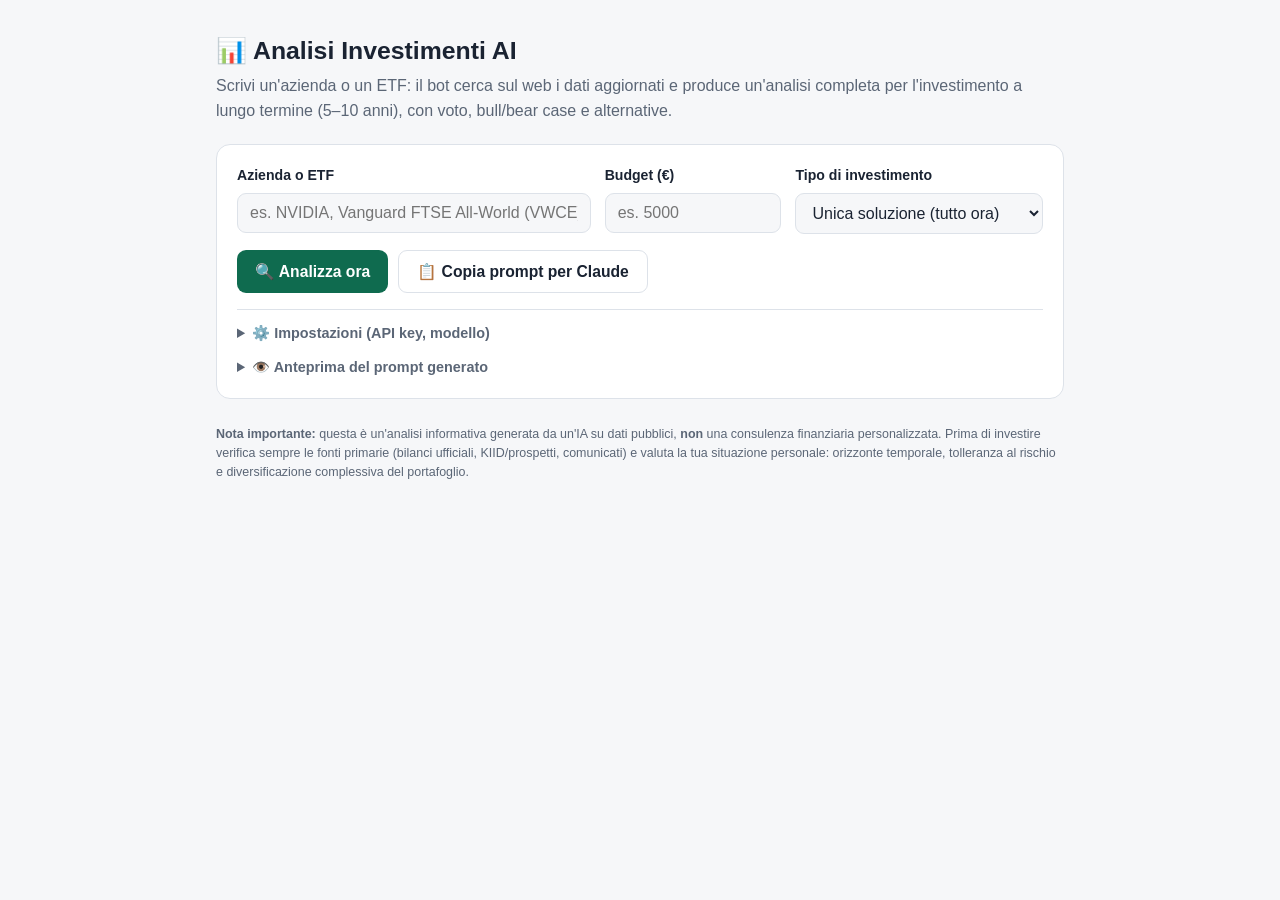
==== index.html @ 81ff108a "Add single-page AI investment analysis site index.html is a self-contained web app: enter a company/" ====
<!DOCTYPE html>
<html lang="it">
<head>
<meta charset="UTF-8">
<meta name="viewport" content="width=device-width, initial-scale=1.0">
<title>Analisi Investimenti AI — Azienda / ETF</title>
<style>
  :root{
    --bg:#f6f7f9; --card:#ffffff; --fg:#1a2332; --muted:#5b6676;
    --border:#dde2e9; --accent:#0f6b4f; --accent-fg:#ffffff; --accent-soft:#e7f3ee;
    --danger:#b3372f; --danger-soft:#fbeae8; --code:#eef1f5;
  }
  @media (prefers-color-scheme: dark){
    :root{
      --bg:#12161d; --card:#1a2029; --fg:#e6eaf0; --muted:#98a3b3;
      --border:#2c3542; --accent:#3ecf9a; --accent-fg:#0c1a14; --accent-soft:#1b2f27;
      --danger:#f28b82; --danger-soft:#3a2321; --code:#232b36;
    }
  }
  *{box-sizing:border-box}
  body{margin:0;background:var(--bg);color:var(--fg);
    font:16px/1.55 -apple-system,BlinkMacSystemFont,"Segoe UI",Roboto,"Helvetica Neue",Arial,sans-serif;}
  .wrap{max-width:880px;margin:0 auto;padding:24px 16px 64px}
  header h1{font-size:1.55rem;margin:8px 0 4px}
  header p{color:var(--muted);margin:0 0 20px}
  .card{background:var(--card);border:1px solid var(--border);border-radius:14px;padding:20px;margin-bottom:18px}
  label{display:block;font-weight:600;font-size:.88rem;margin-bottom:6px}
  input[type=text],input[type=number],input[type=password],select{
    width:100%;padding:10px 12px;border:1px solid var(--border);border-radius:9px;
    background:var(--bg);color:var(--fg);font-size:1rem}
  input:focus,select:focus{outline:2px solid var(--accent);outline-offset:1px;border-color:transparent}
  .grid{display:grid;grid-template-columns:2fr 1fr 1.4fr;gap:14px}
  @media(max-width:640px){.grid{grid-template-columns:1fr}}
  .btns{display:flex;flex-wrap:wrap;gap:10px;margin-top:16px}
  button{border:0;border-radius:9px;padding:11px 18px;font-size:.98rem;font-weight:600;cursor:pointer}
  button:disabled{opacity:.55;cursor:not-allowed}
  .primary{background:var(--accent);color:var(--accent-fg)}
  .secondary{background:transparent;color:var(--fg);border:1px solid var(--border)}
  .danger{background:var(--danger-soft);color:var(--danger)}
  details.settings{margin-top:16px;border-top:1px solid var(--border);padding-top:12px}
  details summary{cursor:pointer;font-weight:600;color:var(--muted);font-size:.9rem}
  details[open] summary{margin-bottom:12px}
  .settings-grid{display:grid;grid-template-columns:1fr 1fr;gap:14px}
  @media(max-width:640px){.settings-grid{grid-template-columns:1fr}}
  .hint{font-size:.8rem;color:var(--muted);margin-top:5px}
  .hint a{color:var(--accent)}
  #statusBar{display:none;align-items:center;gap:10px;font-size:.92rem;color:var(--muted);margin-bottom:10px}
  #statusBar.on{display:flex}
  .spinner{width:15px;height:15px;border:2.5px solid var(--border);border-top-color:var(--accent);
    border-radius:50%;animation:spin .8s linear infinite;flex:none}
  @keyframes spin{to{transform:rotate(360deg)}}
  #searchLog{list-style:none;padding:0;margin:0 0 12px;font-size:.85rem;color:var(--muted)}
  #searchLog li{padding:2px 0}
  #errorBox{display:none;background:var(--danger-soft);color:var(--danger);
    border-radius:9px;padding:12px 14px;font-size:.92rem;margin-bottom:12px}
  #usageBar{display:none;font-size:.83rem;color:var(--muted);border-top:1px solid var(--border);
    margin-top:16px;padding-top:12px}
  /* output markdown */
  #output{overflow-wrap:break-word}
  #output h1,#output h2{font-size:1.2rem;border-bottom:1px solid var(--border);padding-bottom:6px;margin:26px 0 10px}
  #output h3,#output h4{font-size:1.03rem;margin:20px 0 8px}
  #output p{margin:9px 0}
  #output ul,#output ol{margin:8px 0;padding-left:24px}
  #output li{margin:4px 0}
  #output code{background:var(--code);border-radius:5px;padding:1px 5px;font-size:.88em}
  #output pre{background:var(--code);border-radius:9px;padding:12px;overflow-x:auto}
  #output pre code{background:none;padding:0}
  #output blockquote{border-left:3px solid var(--accent);margin:10px 0;padding:2px 14px;color:var(--muted)}
  #output hr{border:0;border-top:1px solid var(--border);margin:20px 0}
  .tablewrap{overflow-x:auto}
  #output table{border-collapse:collapse;width:100%;margin:10px 0;font-size:.93rem}
  #output th,#output td{border:1px solid var(--border);padding:7px 10px;text-align:left}
  #output th{background:var(--code)}
  #resultActions{display:none;gap:10px;flex-wrap:wrap;margin-top:14px}
  /* storico */
  #history{list-style:none;margin:0;padding:0}
  #history li{display:flex;align-items:center;gap:10px;padding:9px 4px;border-bottom:1px solid var(--border);font-size:.92rem}
  #history li:last-child{border-bottom:0}
  #history .load{flex:1;text-align:left;background:none;border:0;color:var(--fg);padding:0;font-weight:500;cursor:pointer}
  #history .load:hover{color:var(--accent)}
  #history .meta{color:var(--muted);font-size:.8rem;white-space:nowrap}
  #history .del{background:none;border:0;color:var(--muted);font-size:1rem;padding:2px 6px;cursor:pointer}
  #history .del:hover{color:var(--danger)}
  #promptPreview{white-space:pre-wrap;background:var(--code);border-radius:9px;padding:12px;
    font-size:.8rem;max-height:300px;overflow:auto}
  footer{font-size:.78rem;color:var(--muted);margin-top:26px;line-height:1.5}
  #toast{position:fixed;bottom:22px;left:50%;transform:translateX(-50%);background:var(--fg);color:var(--bg);
    padding:10px 18px;border-radius:9px;font-size:.9rem;opacity:0;pointer-events:none;transition:opacity .25s;z-index:9}
  #toast.show{opacity:1}
</style>
</head>
<body>
<div class="wrap">

  <header>
    <h1>📊 Analisi Investimenti AI</h1>
    <p>Scrivi un'azienda o un ETF: il bot cerca sul web i dati aggiornati e produce un'analisi completa
       per l'investimento a lungo termine (5–10 anni), con voto, bull/bear case e alternative.</p>
  </header>

  <section class="card">
    <div class="grid">
      <div>
        <label for="asset">Azienda o ETF</label>
        <input type="text" id="asset" placeholder="es. NVIDIA, Vanguard FTSE All-World (VWCE)…" autocomplete="off">
      </div>
      <div>
        <label for="budget">Budget (€)</label>
        <input type="number" id="budget" min="1" step="any" placeholder="es. 5000">
      </div>
      <div>
        <label for="tipo">Tipo di investimento</label>
        <select id="tipo">
          <option value="unica">Unica soluzione (tutto ora)</option>
          <option value="pac">PAC — cifra mensile ricorrente</option>
        </select>
      </div>
    </div>

    <div class="btns">
      <button class="primary" id="analyzeBtn">🔍 Analizza ora</button>
      <button class="secondary" id="copyPromptBtn" title="Genera il prompt da incollare su claude.ai">📋 Copia prompt per Claude</button>
      <button class="danger" id="cancelBtn" style="display:none">✋ Annulla</button>
    </div>

    <details class="settings" id="settingsBox">
      <summary>⚙️ Impostazioni (API key, modello)</summary>
      <div class="settings-grid">
        <div>
          <label for="apiKey">API key Anthropic</label>
          <input type="password" id="apiKey" placeholder="sk-ant-…" autocomplete="off">
          <p class="hint">Serve per l'analisi automatica. La chiave resta <strong>solo nel tuo browser</strong> e
             viene inviata unicamente ad Anthropic. <a href="https://console.anthropic.com/settings/keys" target="_blank" rel="noopener">Crea una API key qui</a>.
             Senza chiave puoi comunque usare «Copia prompt».</p>
        </div>
        <div>
          <label for="model">Modello</label>
          <select id="model">
            <option value="claude-opus-4-8">Claude Opus 4.8 — qualità massima</option>
            <option value="claude-sonnet-5">Claude Sonnet 5 — più economico</option>
          </select>
          <label for="maxSearches" style="margin-top:12px">Ricerche web max per analisi</label>
          <select id="maxSearches">
            <option value="4">4 — veloce</option>
            <option value="6" selected>6 — consigliato</option>
            <option value="8">8 — approfondito</option>
          </select>
        </div>
      </div>
    </details>

    <details style="margin-top:12px">
      <summary style="cursor:pointer;font-weight:600;color:var(--muted);font-size:.9rem" id="previewToggle">👁️ Anteprima del prompt generato</summary>
      <pre id="promptPreview" style="margin-top:10px"></pre>
    </details>
  </section>

  <section class="card" id="resultCard" style="display:none">
    <div id="statusBar"><span class="spinner"></span><span id="statusText">Preparazione…</span></div>
    <ul id="searchLog"></ul>
    <div id="errorBox"></div>
    <div id="output"></div>
    <div id="resultActions" class="btns">
      <button class="secondary" id="copyMdBtn">📋 Copia analisi</button>
      <button class="secondary" id="downloadBtn">💾 Scarica .md</button>
    </div>
    <div id="usageBar"></div>
  </section>

  <section class="card" id="historyCard" style="display:none">
    <label style="margin-bottom:10px">🕘 Analisi recenti (salvate in questo browser)</label>
    <ul id="history"></ul>
  </section>

  <footer>
    <strong>Nota importante:</strong> questa è un'analisi informativa generata da un'IA su dati pubblici,
    <strong>non</strong> una consulenza finanziaria personalizzata. Prima di investire verifica sempre le fonti primarie
    (bilanci ufficiali, KIID/prospetti, comunicati) e valuta la tua situazione personale: orizzonte temporale,
    tolleranza al rischio e diversificazione complessiva del portafoglio.
  </footer>
</div>

<div id="toast"></div>

<script>
"use strict";
/* ---------- riferimenti DOM ---------- */
const $ = id => document.getElementById(id);
const assetEl=$("asset"), budgetEl=$("budget"), tipoEl=$("tipo"),
      apiKeyEl=$("apiKey"), modelEl=$("model"), maxSearchesEl=$("maxSearches"),
      analyzeBtn=$("analyzeBtn"), copyPromptBtn=$("copyPromptBtn"), cancelBtn=$("cancelBtn"),
      resultCard=$("resultCard"), statusBar=$("statusBar"), statusText=$("statusText"),
      searchLog=$("searchLog"), errorBox=$("errorBox"), output=$("output"),
      resultActions=$("resultActions"), usageBar=$("usageBar"),
      historyCard=$("historyCard"), historyEl=$("history"),
      promptPreview=$("promptPreview"), toastEl=$("toast");

const PRICING = { // USD per milione di token + ricerche web $10/1000
  "claude-opus-4-8":{input:5, output:25, label:"Opus 4.8"},
  "claude-sonnet-5":{input:3, output:15, label:"Sonnet 5"}
};
const HISTORY_KEY="analisi_history_v1", MAX_HISTORY=12;

/* ---------- utilità ---------- */
function esc(s){return s.replace(/&/g,"&amp;").replace(/</g,"&lt;").replace(/>/g,"&gt;");}
function toast(msg){toastEl.textContent=msg;toastEl.classList.add("show");
  clearTimeout(toastEl._t);toastEl._t=setTimeout(()=>toastEl.classList.remove("show"),2600);}
function fmtNum(n){return new Intl.NumberFormat("it-IT").format(n);}
function todayIt(){return new Date().toLocaleDateString("it-IT",{day:"numeric",month:"long",year:"numeric"});}
async function copyText(t){
  try{await navigator.clipboard.writeText(t);return true;}
  catch(e){
    const ta=document.createElement("textarea");ta.value=t;ta.style.position="fixed";ta.style.opacity="0";
    document.body.appendChild(ta);ta.select();
    let ok=false;try{ok=document.execCommand("copy");}catch(_){}
    ta.remove();return ok;
  }
}

/* ---------- costruzione del prompt ---------- */
function buildPrompt(){
  const asset=assetEl.value.trim();
  const budgetRaw=parseFloat(budgetEl.value);
  const budget=isFinite(budgetRaw)&&budgetRaw>0?fmtNum(budgetRaw):"";
  const pac=tipoEl.value==="pac";
  const budgetLine=pac
    ? budget+"€ al mese (cifra ricorrente, piano di accumulo PAC)"
    : budget+"€ (intero capitale disponibile da investire ora, in un'unica soluzione o gradualmente)";
  return `Sei un analista finanziario indipendente. Devo valutare se investire A LUNGO TERMINE (orizzonte 5-10 anni) in: **${asset}**.

Il mio budget disponibile per questo investimento è: **${budgetLine}**.

Prima di rispondere, cerca sul web informazioni AGGIORNATE A OGGI (${todayIt()}) su:
1. Dati fondamentali dell'azienda/ETF (ricavi, utili, crescita, debito, margini, valutazione P/E o P/S rispetto ai competitor e alla media storica)
2. Notizie macroeconomiche recenti rilevanti (tassi d'interesse, inflazione, politiche monetarie, geopolitica) che possono impattare il settore
3. Trend specifici del settore in cui opera (domanda, regolamentazione, tecnologia, competizione)
4. Notizie recenti specifiche sull'azienda/ETF (ultimi risultati trimestrali, guidance, eventi rilevanti)
5. Se è un ETF: TER (costo annuo), tipo di replica (fisica/sintetica), paese di domiciliazione (rilevante per fiscalità italiana), concentrazione nelle prime 10 holding, AUM (patrimonio gestito — sotto certe soglie c'è rischio chiusura del fondo)

Poi fornisci l'analisi in questo formato esatto, iniziando con la riga "Analisi basata su dati disponibili fino al ${todayIt()}":

## 1. Punteggio finale
**Voto: X/100** (dove 100 = investimento a lungo termine ottimo, 1 = da evitare)

Mostra anche il dettaglio dei pesi usati per calcolarlo:
- Fondamentali (30%): X/100
- Valutazione attuale (25%): X/100
- Rischio macro/settoriale (25%): X/100
- Momentum e vantaggio competitivo (20%): X/100

**Livello di confidenza del voto**: Alto / Medio / Basso (in base a quanti dati affidabili hai trovato)

## 2. Bull case (perché potrebbe andare bene)
3-4 punti diretti sui motivi per cui questo investimento potrebbe performare bene nel lungo periodo.

## 3. Bear case (perché potrebbe andare male)
3-4 punti diretti su rischi concreti, red flag, o motivi di cautela.

## 4. Peso consigliato nel portafoglio
In base al voto, al livello di rischio implicito e al budget indicato, suggerisci:
- Che percentuale del budget indicato avrebbe senso allocare a questo singolo asset (in un portafoglio diversificato, non "tutto qui")
- L'importo indicativo in euro corrispondente
- Se ha senso investire in un'unica soluzione o gradualmente (PAC/DCA) vista la situazione attuale di mercato
- Un'avvertenza chiara se il budget indicato è troppo concentrato su un singolo titolo/settore rispetto a una diversificazione sana

## 5. Confronto rapido con 3 alternative dello stesso settore
Identifica le 3 aziende/ETF più simili o comparabili a ${asset} nello stesso settore/tema, e per ciascuna dai SOLO:
- Nome
- Voto/100
- Una riga di motivazione (max 20 parole)

## 6. Fonti principali usate
Elenca 2-4 fonti concrete su cui ti sei basato (es. ultimo bilancio/10-Q, articolo di settore, dato macro specifico), con data.

## 7. Sintesi finale
2-3 righe con la tua raccomandazione netta: che senso ha investirci oggi, con quel budget, rispetto alle alternative individuate.

**Nota importante**: chiudi ricordando che questa è un'analisi informativa basata su dati pubblici, non una consulenza finanziaria personalizzata.`;
}

const SYSTEM_PROMPT = "Sei un analista finanziario indipendente, rigoroso e diretto. Rispondi sempre in italiano. "+
  "Usa lo strumento di ricerca web per raccogliere dati aggiornati PRIMA di formulare l'analisi. "+
  "Formatta la risposta in Markdown seguendo esattamente la struttura numerata richiesta dall'utente, senza aggiungere sezioni. "+
  "Sii concreto: numeri, date e fonti al posto di frasi generiche.";

/* ---------- mini renderer Markdown ---------- */
function renderInline(s){
  return s
    .replace(/`([^`]+)`/g,"<code>$1</code>")
    .replace(/\*\*([^*]+)\*\*/g,"<strong>$1</strong>")
    .replace(/\*([^*\n]+)\*/g,"<em>$1</em>")
    .replace(/\[([^\]]+)\]\((https?:[^)\s]+)\)/g,'<a href="$2" target="_blank" rel="noopener">$1</a>');
}
function mdToHtml(src){
  const lines=src.split(/\r?\n/); const out=[];
  let i=0, list=null, para=[], inCode=false, code=[];
  const flushPara=()=>{if(para.length){out.push("<p>"+para.map(renderInline).join("<br>")+"</p>");para=[];}};
  const flushList=()=>{if(list){out.push("</"+list+">");list=null;}};
  while(i<lines.length){
    const raw=lines[i], line=esc(raw);
    if(/^```/.test(raw)){ flushPara();flushList();
      if(inCode){out.push("<pre><code>"+code.join("\n")+"</code></pre>");code=[];inCode=false;}
      else inCode=true; i++; continue;}
    if(inCode){code.push(line);i++;continue;}
    // tabella
    if(/^\s*\|.*\|/.test(raw) && i+1<lines.length && /^\s*\|?[\s:|-]+\|?\s*$/.test(lines[i+1]) && lines[i+1].includes("-")){
      flushPara();flushList();
      const rows=[]; let j=i;
      while(j<lines.length && /^\s*\|.*\|/.test(lines[j])){rows.push(lines[j]);j++;}
      const cells=r=>r.trim().replace(/^\|/,"").replace(/\|$/,"").split("|").map(c=>renderInline(esc(c.trim())));
      let html='<div class="tablewrap"><table><thead><tr>';
      html+=cells(rows[0]).map(c=>"<th>"+c+"</th>").join("")+"</tr></thead><tbody>";
      for(let k=2;k<rows.length;k++) html+="<tr>"+cells(rows[k]).map(c=>"<td>"+c+"</td>").join("")+"</tr>";
      html+="</tbody></table></div>"; out.push(html); i=j; continue;}
    let m;
    if((m=raw.match(/^(#{1,4})\s+(.*)$/))){flushPara();flushList();
      const lvl=Math.min(m[1].length+1,4); // # -> h2 per gerarchia visiva
      out.push("<h"+lvl+">"+renderInline(esc(m[2]))+"</h"+lvl+">");i++;continue;}
    if(/^\s*(-{3,}|\*{3,})\s*$/.test(raw)){flushPara();flushList();out.push("<hr>");i++;continue;}
    if((m=raw.match(/^\s*[-*]\s+(.*)$/))){flushPara();
      if(list!=="ul"){flushList();out.push("<ul>");list="ul";}
      out.push("<li>"+renderInline(esc(m[1]))+"</li>");i++;continue;}
    if((m=raw.match(/^\s*\d+[.)]\s+(.*)$/))){flushPara();
      if(list!=="ol"){flushList();out.push("<ol>");list="ol";}
      out.push("<li>"+renderInline(esc(m[1]))+"</li>");i++;continue;}
    if((m=raw.match(/^>\s?(.*)$/))){flushPara();flushList();
      out.push("<blockquote><p>"+renderInline(esc(m[1]))+"</p></blockquote>");i++;continue;}
    if(raw.trim()===""){flushPara();flushList();i++;continue;}
    para.push(line);i++;
  }
  if(inCode&&code.length)out.push("<pre><code>"+code.join("\n")+"</code></pre>");
  flushPara();flushList();
  return out.join("\n");
}

/* ---------- chiamata API con streaming ---------- */
let controller=null;

function setStatus(txt){statusText.textContent=txt;}
function logSearch(q){const li=document.createElement("li");li.textContent="🔎 "+q;searchLog.appendChild(li);}

async function streamOnce(payload, key, onText, onSearchQuery, onThinking){
  const res=await fetch("https://api.anthropic.com/v1/messages",{
    method:"POST",
    signal:controller.signal,
    headers:{
      "content-type":"application/json",
      "x-api-key":key,
      "anthropic-version":"2023-06-01",
      "anthropic-dangerous-direct-browser-access":"true"
    },
    body:JSON.stringify(payload)
  });
  if(!res.ok){
    let msg="Errore HTTP "+res.status;
    try{const j=await res.json();if(j.error&&j.error.message)msg=j.error.message;
        if(j.error&&j.error.type)msg="["+j.error.type+"] "+msg;}catch(_){}
    const err=new Error(msg);err.status=res.status;throw err;
  }
  const reader=res.body.getReader(), dec=new TextDecoder();
  let buf="", blocks=[], stopReason=null, usage={input:0,output:0,searches:0};
  const handleEvent=(data)=>{
    let ev;try{ev=JSON.parse(data);}catch(_){return;}
    switch(ev.type){
      case "message_start":
        if(ev.message&&ev.message.usage){
          usage.input+=ev.message.usage.input_tokens||0;
          const st=ev.message.usage.server_tool_use;
          if(st&&st.web_search_requests)usage.searches=Math.max(usage.searches,st.web_search_requests);
        }
        break;
      case "content_block_start":{
        const b=JSON.parse(JSON.stringify(ev.content_block));
        blocks[ev.index]=b;
        if(b.type==="thinking")onThinking();
        if(b.type==="server_tool_use")setStatus("Cerco sul web…");
        if(b.type==="web_search_tool_result")setStatus("Leggo i risultati…");
        if(b.type==="text")setStatus("Scrivo l'analisi…");
        break;}
      case "content_block_delta":{
        const b=blocks[ev.index];if(!b)break;const d=ev.delta;
        if(d.type==="text_delta"){b.text=(b.text||"")+d.text;onText(d.text);}
        else if(d.type==="thinking_delta"){b.thinking=(b.thinking||"")+d.thinking;}
        else if(d.type==="input_json_delta"){b._partial=(b._partial||"")+d.partial_json;}
        else if(d.type==="signature_delta"){b.signature=(b.signature||"")+d.signature;}
        else if(d.type==="citations_delta"){(b.citations=b.citations||[]).push(d.citation);}
        break;}
      case "content_block_stop":{
        const b=blocks[ev.index];if(!b)break;
        if(b._partial!==undefined){try{b.input=JSON.parse(b._partial||"{}");}catch(_){ }delete b._partial;}
        if(b.type==="server_tool_use"&&b.name==="web_search"&&b.input&&b.input.query)onSearchQuery(b.input.query);
        break;}
      case "message_delta":
        if(ev.delta&&ev.delta.stop_reason)stopReason=ev.delta.stop_reason;
        if(ev.usage){
          if(ev.usage.output_tokens)usage.output=ev.usage.output_tokens;
          const st=ev.usage.server_tool_use;
          if(st&&st.web_search_requests)usage.searches=Math.max(usage.searches,st.web_search_requests);
        }
        break;
      case "error":{
        const e=ev.error||{};const err=new Error("["+(e.type||"errore")+"] "+(e.message||"errore dal server"));
        throw err;}
    }
  };
  while(true){
    const {done,value}=await reader.read();
    if(done)break;
    buf+=dec.decode(value,{stream:true});
    let idx;
    while((idx=buf.indexOf("\n\n"))>=0){
      const chunk=buf.slice(0,idx);buf=buf.slice(idx+2);
      for(const l of chunk.split("\n"))
        if(l.startsWith("data:"))handleEvent(l.slice(5).trim());
    }
  }
  // se il conteggio ricerche non è arrivato in usage, contiamo i blocchi
  if(!usage.searches)usage.searches=blocks.filter(b=>b&&b.type==="server_tool_use"&&b.name==="web_search").length;
  return {blocks:blocks.filter(Boolean),stopReason,usage};
}

async function analizza(){
  const asset=assetEl.value.trim();
  const budget=parseFloat(budgetEl.value);
  if(!asset){toast("Inserisci il nome dell'azienda o dell'ETF");assetEl.focus();return;}
  if(!isFinite(budget)||budget<=0){toast("Inserisci il budget in euro");budgetEl.focus();return;}
  const key=apiKeyEl.value.trim();
  if(!key){
    $("settingsBox").open=true;apiKeyEl.focus();
    showError("Per l'analisi automatica serve una API key di Anthropic (impostazioni qui sopra). "+
      "In alternativa usa «Copia prompt per Claude» e incollalo su claude.ai con la ricerca web attiva.");
    resultCard.style.display="block";return;
  }
  saveSettings();

  // reset UI
  controller=new AbortController();
  resultCard.style.display="block";
  errorBox.style.display="none";errorBox.textContent="";
  output.innerHTML="";searchLog.innerHTML="";
  resultActions.style.display="none";usageBar.style.display="none";
  statusBar.classList.add("on");setStatus("Invio la richiesta…");
  analyzeBtn.disabled=true;copyPromptBtn.disabled=true;cancelBtn.style.display="inline-block";
  resultCard.scrollIntoView({behavior:"smooth",block:"start"});

  const model=modelEl.value;
  const messages=[{role:"user",content:buildPrompt()}];
  const basePayload=()=>({
    model,
    max_tokens:16000,
    stream:true,
    system:SYSTEM_PROMPT,
    thinking:{type:"adaptive"},
    tools:[{type:"web_search_20260209",name:"web_search",max_uses:parseInt(maxSearchesEl.value,10)||6}],
    messages
  });

  let fullText="", renderQueued=false;
  const renderNow=()=>{output.innerHTML=mdToHtml(fullText);fullTextRef.value=fullText;};
  const onText=t=>{fullText+=t;
    if(!renderQueued){renderQueued=true;setTimeout(()=>{renderQueued=false;renderNow();},180);}};
  const totalUsage={input:0,output:0,searches:0};

  try{
    let rounds=0;
    while(true){
      const r=await streamOnce(basePayload(),key,onText,logSearch,()=>setStatus("Sto ragionando…"));
      totalUsage.input+=r.usage.input;totalUsage.output+=r.usage.output;totalUsage.searches+=r.usage.searches;
      if(r.stopReason==="pause_turn"&&rounds<3){
        rounds++;messages.push({role:"assistant",content:r.blocks});
        setStatus("Continuo l'analisi…");continue;
      }
      if(r.stopReason==="max_tokens")toast("Nota: risposta troncata per limite di lunghezza");
      break;
    }
    renderNow();
    statusBar.classList.remove("on");
    if(!fullText.trim()){showError("Il modello non ha prodotto testo (possibile rifiuto della richiesta). Riprova.");}
    else{
      resultActions.style.display="flex";
      showUsage(model,totalUsage);
      saveHistory({date:new Date().toISOString(),asset,budget,tipo:tipoEl.value,model,markdown:fullText,usage:totalUsage});
    }
  }catch(e){
    renderNow();statusBar.classList.remove("on");
    if(e.name==="AbortError"){showError("Analisi annullata."+(fullText?" Qui sotto la parte generata finora.":""));}
    else showError(friendlyError(e));
    if(fullText.trim())resultActions.style.display="flex";
  }finally{
    analyzeBtn.disabled=false;copyPromptBtn.disabled=false;cancelBtn.style.display="none";controller=null;
  }
}

function friendlyError(e){
  const s=e.status, m=e.message||"";
  if(s===401)return "API key non valida o revocata. Controlla la chiave nelle impostazioni.";
  if(s===403)return "La API key non ha i permessi necessari. "+m;
  if(s===429)return "Troppe richieste (rate limit). Aspetta qualche minuto e riprova.";
  if(s===529||/overloaded/i.test(m))return "I server di Anthropic sono momentaneamente sovraccarichi. Riprova tra poco.";
  if(/credit/i.test(m))return "Credito esaurito sull'account Anthropic: ricarica su console.anthropic.com. — "+m;
  if(s>=500)return "Errore temporaneo del server ("+s+"). Riprova tra poco.";
  if(e instanceof TypeError&&/fetch|network/i.test(m))return "Errore di rete: controlla la connessione (o eventuali estensioni/adblock che bloccano api.anthropic.com).";
  return m||"Errore imprevisto.";
}
function showError(msg){errorBox.textContent="⚠️ "+msg;errorBox.style.display="block";}
function showUsage(model,u){
  const p=PRICING[model]||PRICING["claude-opus-4-8"];
  const cost=u.input/1e6*p.input+u.output/1e6*p.output+u.searches*0.01;
  usageBar.innerHTML="✅ Analisi completata · Modello: "+p.label+
    " · Token: "+fmtNum(u.input)+" in / "+fmtNum(u.output)+" out · Ricerche web: "+u.searches+
    " · Costo stimato: ~$"+cost.toFixed(2);
  usageBar.style.display="block";
}

/* ---------- storico ---------- */
function loadHistoryArr(){try{return JSON.parse(localStorage.getItem(HISTORY_KEY))||[];}catch(_){return [];}}
function saveHistory(item){
  const arr=loadHistoryArr();arr.unshift(item);
  while(arr.length>MAX_HISTORY)arr.pop();
  try{localStorage.setItem(HISTORY_KEY,JSON.stringify(arr));}catch(_){/* quota piena: ignora */}
  renderHistory();
}
function renderHistory(){
  const arr=loadHistoryArr();
  historyCard.style.display=arr.length?"block":"none";
  historyEl.innerHTML="";
  arr.forEach((it,i)=>{
    const li=document.createElement("li");
    const load=document.createElement("button");load.className="load";
    load.textContent=it.asset+" — "+fmtNum(it.budget)+"€"+(it.tipo==="pac"?"/mese":"");
    load.addEventListener("click",()=>{
      resultCard.style.display="block";errorBox.style.display="none";
      statusBar.classList.remove("on");searchLog.innerHTML="";
      output.innerHTML=mdToHtml(it.markdown);
      resultActions.style.display="flex";
      if(it.usage)showUsage(it.model,it.usage);
      fullTextRef.value=it.markdown;
      resultCard.scrollIntoView({behavior:"smooth"});
    });
    const meta=document.createElement("span");meta.className="meta";
    meta.textContent=new Date(it.date).toLocaleDateString("it-IT");
    const del=document.createElement("button");del.className="del";del.textContent="✕";
    del.title="Elimina";del.addEventListener("click",()=>{
      const arr2=loadHistoryArr();arr2.splice(i,1);
      localStorage.setItem(HISTORY_KEY,JSON.stringify(arr2));renderHistory();});
    li.append(load,meta,del);historyEl.appendChild(li);
  });
}
const fullTextRef={value:""}; // testo correntemente mostrato, per copia/download

/* ---------- azioni ---------- */
analyzeBtn.addEventListener("click",analizza);
cancelBtn.addEventListener("click",()=>{if(controller)controller.abort();});
copyPromptBtn.addEventListener("click",async()=>{
  const asset=assetEl.value.trim();
  if(!asset){toast("Inserisci prima il nome dell'azienda o dell'ETF");assetEl.focus();return;}
  if(!(parseFloat(budgetEl.value)>0)){toast("Inserisci prima il budget");budgetEl.focus();return;}
  const p=buildPrompt();promptPreview.textContent=p;
  const ok=await copyText(p);
  toast(ok?"Prompt copiato! Incollalo su claude.ai con la ricerca web attiva.":"Copia non riuscita: usa l'anteprima qui sotto.");
});
function refreshPreview(){
  const box=$("previewToggle").parentElement;
  if(!box.open)return;
  promptPreview.textContent=assetEl.value.trim()?buildPrompt():"Compila i campi qui sopra per vedere il prompt.";
}
$("previewToggle").parentElement.addEventListener("toggle",refreshPreview);
for(const el of [assetEl,budgetEl,tipoEl]){
  el.addEventListener("input",refreshPreview);
  el.addEventListener("change",refreshPreview);
}
$("copyMdBtn").addEventListener("click",async()=>{
  const t=fullTextRef.value||output.innerText;
  toast(await copyText(t)?"Analisi copiata negli appunti":"Copia non riuscita");
});
$("downloadBtn").addEventListener("click",()=>{
  const t=fullTextRef.value||output.innerText;
  const name="analisi-"+(assetEl.value.trim()||"asset").toLowerCase().replace(/[^a-z0-9]+/g,"-").replace(/^-|-$/g,"")+".md";
  const a=document.createElement("a");
  a.href=URL.createObjectURL(new Blob([t],{type:"text/markdown"}));
  a.download=name;a.click();URL.revokeObjectURL(a.href);
});

/* ---------- impostazioni persistenti ---------- */
function saveSettings(){
  try{
    localStorage.setItem("anthropic_api_key",apiKeyEl.value.trim());
    localStorage.setItem("analisi_model",modelEl.value);
    localStorage.setItem("analisi_max_searches",maxSearchesEl.value);
  }catch(_){}
}
function loadSettings(){
  try{
    apiKeyEl.value=localStorage.getItem("anthropic_api_key")||"";
    const m=localStorage.getItem("analisi_model");if(m&&PRICING[m])modelEl.value=m;
    const s=localStorage.getItem("analisi_max_searches");if(s)maxSearchesEl.value=s;
  }catch(_){}
}
apiKeyEl.addEventListener("change",saveSettings);
modelEl.addEventListener("change",saveSettings);
maxSearchesEl.addEventListener("change",saveSettings);

/* ---------- init ---------- */
loadSettings();
renderHistory();
document.body.dataset.jsReady="1";
</script>
</body>
</html>
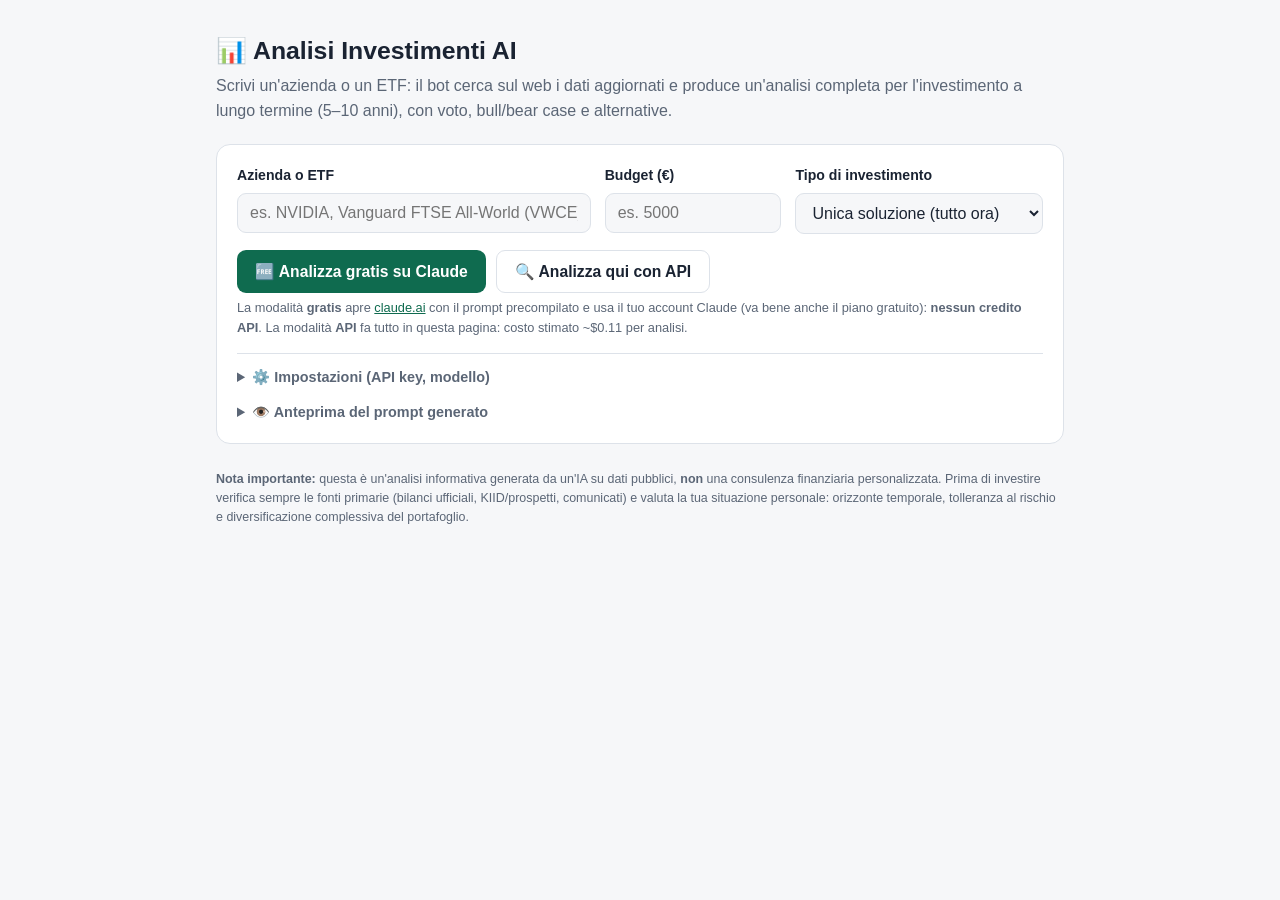
==== commit 2ee92f0d: "Minimize API credit usage and add free claude.ai mode Make zero/low cost the default experience: - N" ====
--- a/index.html
+++ b/index.html
@@ -72,6 +72,12 @@
   #output th,#output td{border:1px solid var(--border);padding:7px 10px;text-align:left}
   #output th{background:var(--code)}
   #resultActions{display:none;gap:10px;flex-wrap:wrap;margin-top:14px}
+  #altChips{display:none;margin-top:16px;padding-top:14px;border-top:1px solid var(--border)}
+  #altChips .lbl{font-size:.85rem;color:var(--muted);margin:0 0 8px;font-weight:600}
+  .chips{display:flex;gap:8px;flex-wrap:wrap}
+  .chip{background:var(--accent-soft);color:var(--accent);border:1px solid var(--border);
+    border-radius:20px;padding:7px 14px;font-size:.88rem;font-weight:600;cursor:pointer}
+  .chip:hover{border-color:var(--accent)}
   /* storico */
   #history{list-style:none;margin:0;padding:0}
   #history li{display:flex;align-items:center;gap:10px;padding:9px 4px;border-bottom:1px solid var(--border);font-size:.92rem}
@@ -118,32 +124,36 @@
     </div>
 
     <div class="btns">
-      <button class="primary" id="analyzeBtn">🔍 Analizza ora</button>
-      <button class="secondary" id="copyPromptBtn" title="Genera il prompt da incollare su claude.ai">📋 Copia prompt per Claude</button>
+      <button class="primary" id="freeBtn" title="Apre claude.ai con il prompt già pronto: non consuma crediti API">🆓 Analizza gratis su Claude</button>
+      <button class="secondary" id="analyzeBtn">🔍 Analizza qui con API</button>
       <button class="danger" id="cancelBtn" style="display:none">✋ Annulla</button>
     </div>
+    <p class="hint" id="modeHint">La modalità <strong>gratis</strong> apre <a href="https://claude.ai" target="_blank" rel="noopener">claude.ai</a> con il prompt precompilato e usa il tuo account Claude (va bene anche il piano gratuito): <strong>nessun credito API</strong>.
+       La modalità <strong>API</strong> fa tutto in questa pagina: costo stimato <span id="costHint">—</span> per analisi.</p>
 
     <details class="settings" id="settingsBox">
       <summary>⚙️ Impostazioni (API key, modello)</summary>
       <div class="settings-grid">
         <div>
-          <label for="apiKey">API key Anthropic</label>
+          <label for="apiKey">API key Anthropic (solo per la modalità API)</label>
           <input type="password" id="apiKey" placeholder="sk-ant-…" autocomplete="off">
-          <p class="hint">Serve per l'analisi automatica. La chiave resta <strong>solo nel tuo browser</strong> e
-             viene inviata unicamente ad Anthropic. <a href="https://console.anthropic.com/settings/keys" target="_blank" rel="noopener">Crea una API key qui</a>.
-             Senza chiave puoi comunque usare «Copia prompt».</p>
+          <p class="hint">La chiave resta <strong>solo nel tuo browser</strong> e viene inviata unicamente ad Anthropic.
+             <a href="https://console.anthropic.com/settings/keys" target="_blank" rel="noopener">Crea una API key qui</a>.
+             Senza chiave usa «🆓 Analizza gratis su Claude»: non consuma crediti.</p>
         </div>
         <div>
-          <label for="model">Modello</label>
+          <label for="model">Modello (modalità API)</label>
           <select id="model">
+            <option value="claude-haiku-4-5" selected>Claude Haiku 4.5 — il più economico</option>
+            <option value="claude-sonnet-5">Claude Sonnet 5 — bilanciato</option>
             <option value="claude-opus-4-8">Claude Opus 4.8 — qualità massima</option>
-            <option value="claude-sonnet-5">Claude Sonnet 5 — più economico</option>
           </select>
           <label for="maxSearches" style="margin-top:12px">Ricerche web max per analisi</label>
           <select id="maxSearches">
-            <option value="4">4 — veloce</option>
-            <option value="6" selected>6 — consigliato</option>
-            <option value="8">8 — approfondito</option>
+            <option value="3">3 — minimo, più economico</option>
+            <option value="4" selected>4 — consigliato</option>
+            <option value="6">6 — approfondito</option>
+            <option value="8">8 — massimo</option>
           </select>
         </div>
       </div>
@@ -164,6 +174,7 @@
       <button class="secondary" id="copyMdBtn">📋 Copia analisi</button>
       <button class="secondary" id="downloadBtn">💾 Scarica .md</button>
     </div>
+    <div id="altChips"></div>
     <div id="usageBar"></div>
   </section>
 
@@ -188,7 +199,7 @@
 const $ = id => document.getElementById(id);
 const assetEl=$("asset"), budgetEl=$("budget"), tipoEl=$("tipo"),
       apiKeyEl=$("apiKey"), modelEl=$("model"), maxSearchesEl=$("maxSearches"),
-      analyzeBtn=$("analyzeBtn"), copyPromptBtn=$("copyPromptBtn"), cancelBtn=$("cancelBtn"),
+      analyzeBtn=$("analyzeBtn"), freeBtn=$("freeBtn"), cancelBtn=$("cancelBtn"),
       resultCard=$("resultCard"), statusBar=$("statusBar"), statusText=$("statusText"),
       searchLog=$("searchLog"), errorBox=$("errorBox"), output=$("output"),
       resultActions=$("resultActions"), usageBar=$("usageBar"),
@@ -196,9 +207,21 @@
       promptPreview=$("promptPreview"), toastEl=$("toast");
 
 const PRICING = { // USD per milione di token + ricerche web $10/1000
-  "claude-opus-4-8":{input:5, output:25, label:"Opus 4.8"},
-  "claude-sonnet-5":{input:3, output:15, label:"Sonnet 5"}
+  "claude-haiku-4-5":{input:1, output:5,  label:"Haiku 4.5"},
+  "claude-sonnet-5":{input:3, output:15, label:"Sonnet 5"},
+  "claude-opus-4-8":{input:5, output:25, label:"Opus 4.8"}
 };
+const MODEL_CONF = { // versione dello strumento di ricerca e thinking per modello
+  "claude-haiku-4-5":{searchTool:"web_search_20250305", adaptive:false, maxTokens:6000},
+  "claude-sonnet-5":{searchTool:"web_search_20260209", adaptive:true,  maxTokens:16000},
+  "claude-opus-4-8":{searchTool:"web_search_20260209", adaptive:true,  maxTokens:16000}
+};
+function stimaCosto(model,searches){
+  const p=PRICING[model]||PRICING["claude-haiku-4-5"];
+  const conf=MODEL_CONF[model]||MODEL_CONF["claude-haiku-4-5"];
+  const inTok=3000+searches*12000, outTok=conf.adaptive?4000:2800;
+  return inTok/1e6*p.input+outTok/1e6*p.output+searches*0.01;
+}
 const HISTORY_KEY="analisi_history_v1", MAX_HISTORY=12;
 
 /* ---------- utilità ---------- */
@@ -427,9 +450,16 @@
   const key=apiKeyEl.value.trim();
   if(!key){
     $("settingsBox").open=true;apiKeyEl.focus();
-    showError("Per l'analisi automatica serve una API key di Anthropic (impostazioni qui sopra). "+
-      "In alternativa usa «Copia prompt per Claude» e incollalo su claude.ai con la ricerca web attiva.");
+    showError("Per l'analisi in pagina serve una API key di Anthropic (impostazioni qui sopra). "+
+      "In alternativa usa «🆓 Analizza gratis su Claude»: apre claude.ai con il prompt già pronto e non consuma crediti.");
     resultCard.style.display="block";return;
+  }
+  if(!localStorage.getItem("cost_ack")){
+    const est=stimaCosto(modelEl.value,parseInt(maxSearchesEl.value,10)||4);
+    if(!window.confirm("Questa analisi userà crediti API del tuo account Anthropic (stima ~$"+est.toFixed(2)+").\n\n"+
+      "Suggerimento: il pulsante «Analizza gratis su Claude» non consuma crediti.\n\n"+
+      "Continuare? (questo avviso non verrà più mostrato)"))return;
+    try{localStorage.setItem("cost_ack","1");}catch(_){}
   }
   saveSettings();
 
@@ -439,21 +469,26 @@
   errorBox.style.display="none";errorBox.textContent="";
   output.innerHTML="";searchLog.innerHTML="";
   resultActions.style.display="none";usageBar.style.display="none";
+  $("altChips").style.display="none";
   statusBar.classList.add("on");setStatus("Invio la richiesta…");
-  analyzeBtn.disabled=true;copyPromptBtn.disabled=true;cancelBtn.style.display="inline-block";
+  analyzeBtn.disabled=true;freeBtn.disabled=true;cancelBtn.style.display="inline-block";
   resultCard.scrollIntoView({behavior:"smooth",block:"start"});
 
   const model=modelEl.value;
+  const conf=MODEL_CONF[model]||MODEL_CONF["claude-haiku-4-5"];
   const messages=[{role:"user",content:buildPrompt()}];
-  const basePayload=()=>({
-    model,
-    max_tokens:16000,
-    stream:true,
-    system:SYSTEM_PROMPT,
-    thinking:{type:"adaptive"},
-    tools:[{type:"web_search_20260209",name:"web_search",max_uses:parseInt(maxSearchesEl.value,10)||6}],
-    messages
-  });
+  const basePayload=()=>{
+    const p={
+      model,
+      max_tokens:conf.maxTokens,
+      stream:true,
+      system:SYSTEM_PROMPT,
+      tools:[{type:conf.searchTool,name:"web_search",max_uses:parseInt(maxSearchesEl.value,10)||4}],
+      messages
+    };
+    if(conf.adaptive)p.thinking={type:"adaptive"};
+    return p;
+  };
 
   let fullText="", renderQueued=false;
   const renderNow=()=>{output.innerHTML=mdToHtml(fullText);fullTextRef.value=fullText;};
@@ -479,6 +514,7 @@
     else{
       resultActions.style.display="flex";
       showUsage(model,totalUsage);
+      renderAltChips(fullText);
       saveHistory({date:new Date().toISOString(),asset,budget,tipo:tipoEl.value,model,markdown:fullText,usage:totalUsage});
     }
   }catch(e){
@@ -487,7 +523,7 @@
     else showError(friendlyError(e));
     if(fullText.trim())resultActions.style.display="flex";
   }finally{
-    analyzeBtn.disabled=false;copyPromptBtn.disabled=false;cancelBtn.style.display="none";controller=null;
+    analyzeBtn.disabled=false;freeBtn.disabled=false;cancelBtn.style.display="none";controller=null;
   }
 }
 
@@ -535,6 +571,7 @@
       resultActions.style.display="flex";
       if(it.usage)showUsage(it.model,it.usage);
       fullTextRef.value=it.markdown;
+      renderAltChips(it.markdown);
       resultCard.scrollIntoView({behavior:"smooth"});
     });
     const meta=document.createElement("span");meta.className="meta";
@@ -548,16 +585,66 @@
 }
 const fullTextRef={value:""}; // testo correntemente mostrato, per copia/download
 
+/* ---------- alternative "approfondisci" ---------- */
+function extractAlternatives(md){
+  const m=md.match(/#{2,4}\s*5[.)][\s\S]*?(?=\n#{2,4}\s*6[.)]|$)/);
+  if(!m)return [];
+  const sec=m[0], names=[], seen=new Set();
+  const push=n=>{
+    n=(n||"").trim().replace(/[*_`]/g,"").replace(/\s+/g," ");
+    if(n.length<2||n.length>60)return;
+    if(/voto|nome|motivazion|alternativ|\/100|confronto/i.test(n))return;
+    const k=n.toLowerCase();if(seen.has(k))return;seen.add(k);names.push(n);
+  };
+  let mm;const bold=/\*\*([^*\n]+)\*\*/g;
+  while((mm=bold.exec(sec))&&names.length<3)push(mm[1]);
+  if(names.length<3)
+    for(const line of sec.split("\n")){
+      const lm=line.match(/^\s*(?:[-*]|\d+[.)])\s+([^—:(\n]+)/);
+      if(lm)push(lm[1]);
+      if(names.length>=3)break;
+    }
+  if(names.length<3){
+    const rows=sec.split("\n").filter(l=>/^\s*\|/.test(l));
+    for(let i=2;i<rows.length&&names.length<3;i++){
+      const c=rows[i].split("|").map(s=>s.trim()).filter(Boolean);
+      if(c[0])push(c[0]);
+    }
+  }
+  return names.slice(0,3);
+}
+function renderAltChips(md){
+  const box=$("altChips"), names=extractAlternatives(md||"");
+  if(!names.length){box.style.display="none";box.innerHTML="";return;}
+  box.innerHTML='<p class="lbl">🔁 Approfondisci un’alternativa con la stessa analisi completa:</p>';
+  const wrap=document.createElement("div");wrap.className="chips";
+  for(const n of names){
+    const b=document.createElement("button");b.className="chip";b.textContent="🔍 "+n;
+    b.addEventListener("click",()=>{
+      assetEl.value=n;refreshPreview();
+      document.querySelector(".card").scrollIntoView({behavior:"smooth"});
+      toast("«"+n+"» inserita — premi «Analizza gratis» o «Analizza qui»");
+    });
+    wrap.appendChild(b);
+  }
+  box.appendChild(wrap);box.style.display="block";
+}
+
 /* ---------- azioni ---------- */
 analyzeBtn.addEventListener("click",analizza);
 cancelBtn.addEventListener("click",()=>{if(controller)controller.abort();});
-copyPromptBtn.addEventListener("click",async()=>{
+freeBtn.addEventListener("click",async()=>{
   const asset=assetEl.value.trim();
   if(!asset){toast("Inserisci prima il nome dell'azienda o dell'ETF");assetEl.focus();return;}
   if(!(parseFloat(budgetEl.value)>0)){toast("Inserisci prima il budget");budgetEl.focus();return;}
   const p=buildPrompt();promptPreview.textContent=p;
-  const ok=await copyText(p);
-  toast(ok?"Prompt copiato! Incollalo su claude.ai con la ricerca web attiva.":"Copia non riuscita: usa l'anteprima qui sotto.");
+  const copied=await copyText(p);
+  const w=window.open("https://claude.ai/new?q="+encodeURIComponent(p),"_blank");
+  if(w){try{w.opener=null;}catch(_){}
+    toast(copied?"Claude aperto con il prompt (è anche negli appunti): attiva la ricerca web e invia"
+               :"Claude aperto con il prompt: attiva la ricerca web e invia");}
+  else toast(copied?"Popup bloccato — prompt copiato: incollalo su claude.ai"
+                   :"Popup bloccato: copia il prompt dall'anteprima qui sotto");
 });
 function refreshPreview(){
   const box=$("previewToggle").parentElement;
@@ -596,13 +683,25 @@
     const s=localStorage.getItem("analisi_max_searches");if(s)maxSearchesEl.value=s;
   }catch(_){}
 }
+function updateCostHint(){
+  const est=stimaCosto(modelEl.value,parseInt(maxSearchesEl.value,10)||4);
+  $("costHint").textContent="~$"+est.toFixed(2);
+}
+function updateEmphasis(){ // il pulsante consigliato dipende dalla presenza della chiave
+  const hasKey=!!apiKeyEl.value.trim();
+  analyzeBtn.className=hasKey?"primary":"secondary";
+  freeBtn.className=hasKey?"secondary":"primary";
+}
 apiKeyEl.addEventListener("change",saveSettings);
-modelEl.addEventListener("change",saveSettings);
-maxSearchesEl.addEventListener("change",saveSettings);
+apiKeyEl.addEventListener("input",updateEmphasis);
+modelEl.addEventListener("change",()=>{saveSettings();updateCostHint();});
+maxSearchesEl.addEventListener("change",()=>{saveSettings();updateCostHint();});
 
 /* ---------- init ---------- */
 loadSettings();
 renderHistory();
+updateCostHint();
+updateEmphasis();
 document.body.dataset.jsReady="1";
 </script>
 </body>
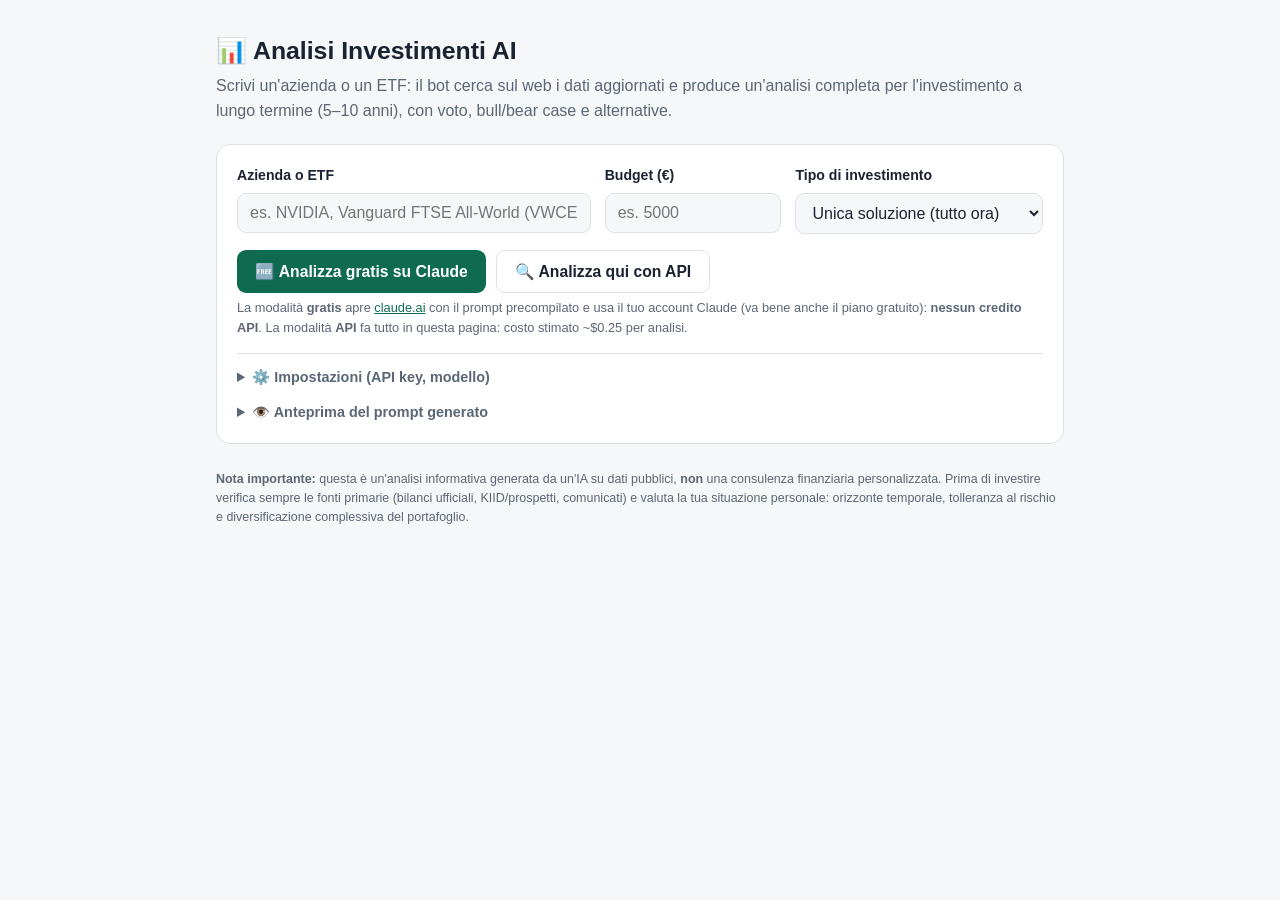
==== commit 965d9b54: "Drop Haiku from API mode, default to Sonnet 5 Haiku 4.5 output quality is too weak for financial ana" ====
--- a/index.html
+++ b/index.html
@@ -144,8 +144,7 @@
         <div>
           <label for="model">Modello (modalità API)</label>
           <select id="model">
-            <option value="claude-haiku-4-5" selected>Claude Haiku 4.5 — il più economico</option>
-            <option value="claude-sonnet-5">Claude Sonnet 5 — bilanciato</option>
+            <option value="claude-sonnet-5" selected>Claude Sonnet 5 — consigliato (qualità/prezzo)</option>
             <option value="claude-opus-4-8">Claude Opus 4.8 — qualità massima</option>
           </select>
           <label for="maxSearches" style="margin-top:12px">Ricerche web max per analisi</label>
@@ -207,18 +206,17 @@
       promptPreview=$("promptPreview"), toastEl=$("toast");
 
 const PRICING = { // USD per milione di token + ricerche web $10/1000
-  "claude-haiku-4-5":{input:1, output:5,  label:"Haiku 4.5"},
   "claude-sonnet-5":{input:3, output:15, label:"Sonnet 5"},
-  "claude-opus-4-8":{input:5, output:25, label:"Opus 4.8"}
+  "claude-opus-4-8":{input:5, output:25, label:"Opus 4.8"},
+  "claude-haiku-4-5":{input:1, output:5, label:"Haiku 4.5"} // solo per storico legacy
 };
 const MODEL_CONF = { // versione dello strumento di ricerca e thinking per modello
-  "claude-haiku-4-5":{searchTool:"web_search_20250305", adaptive:false, maxTokens:6000},
-  "claude-sonnet-5":{searchTool:"web_search_20260209", adaptive:true,  maxTokens:16000},
-  "claude-opus-4-8":{searchTool:"web_search_20260209", adaptive:true,  maxTokens:16000}
+  "claude-sonnet-5":{searchTool:"web_search_20260209", adaptive:true, maxTokens:16000},
+  "claude-opus-4-8":{searchTool:"web_search_20260209", adaptive:true, maxTokens:16000}
 };
 function stimaCosto(model,searches){
-  const p=PRICING[model]||PRICING["claude-haiku-4-5"];
-  const conf=MODEL_CONF[model]||MODEL_CONF["claude-haiku-4-5"];
+  const p=PRICING[model]||PRICING["claude-sonnet-5"];
+  const conf=MODEL_CONF[model]||MODEL_CONF["claude-sonnet-5"];
   const inTok=3000+searches*12000, outTok=conf.adaptive?4000:2800;
   return inTok/1e6*p.input+outTok/1e6*p.output+searches*0.01;
 }
@@ -475,7 +473,7 @@
   resultCard.scrollIntoView({behavior:"smooth",block:"start"});
 
   const model=modelEl.value;
-  const conf=MODEL_CONF[model]||MODEL_CONF["claude-haiku-4-5"];
+  const conf=MODEL_CONF[model]||MODEL_CONF["claude-sonnet-5"];
   const messages=[{role:"user",content:buildPrompt()}];
   const basePayload=()=>{
     const p={
@@ -540,7 +538,7 @@
 }
 function showError(msg){errorBox.textContent="⚠️ "+msg;errorBox.style.display="block";}
 function showUsage(model,u){
-  const p=PRICING[model]||PRICING["claude-opus-4-8"];
+  const p=PRICING[model]||PRICING["claude-sonnet-5"];
   const cost=u.input/1e6*p.input+u.output/1e6*p.output+u.searches*0.01;
   usageBar.innerHTML="✅ Analisi completata · Modello: "+p.label+
     " · Token: "+fmtNum(u.input)+" in / "+fmtNum(u.output)+" out · Ricerche web: "+u.searches+
@@ -679,7 +677,7 @@
 function loadSettings(){
   try{
     apiKeyEl.value=localStorage.getItem("anthropic_api_key")||"";
-    const m=localStorage.getItem("analisi_model");if(m&&PRICING[m])modelEl.value=m;
+    const m=localStorage.getItem("analisi_model");if(m&&MODEL_CONF[m])modelEl.value=m;
     const s=localStorage.getItem("analisi_max_searches");if(s)maxSearchesEl.value=s;
   }catch(_){}
 }
